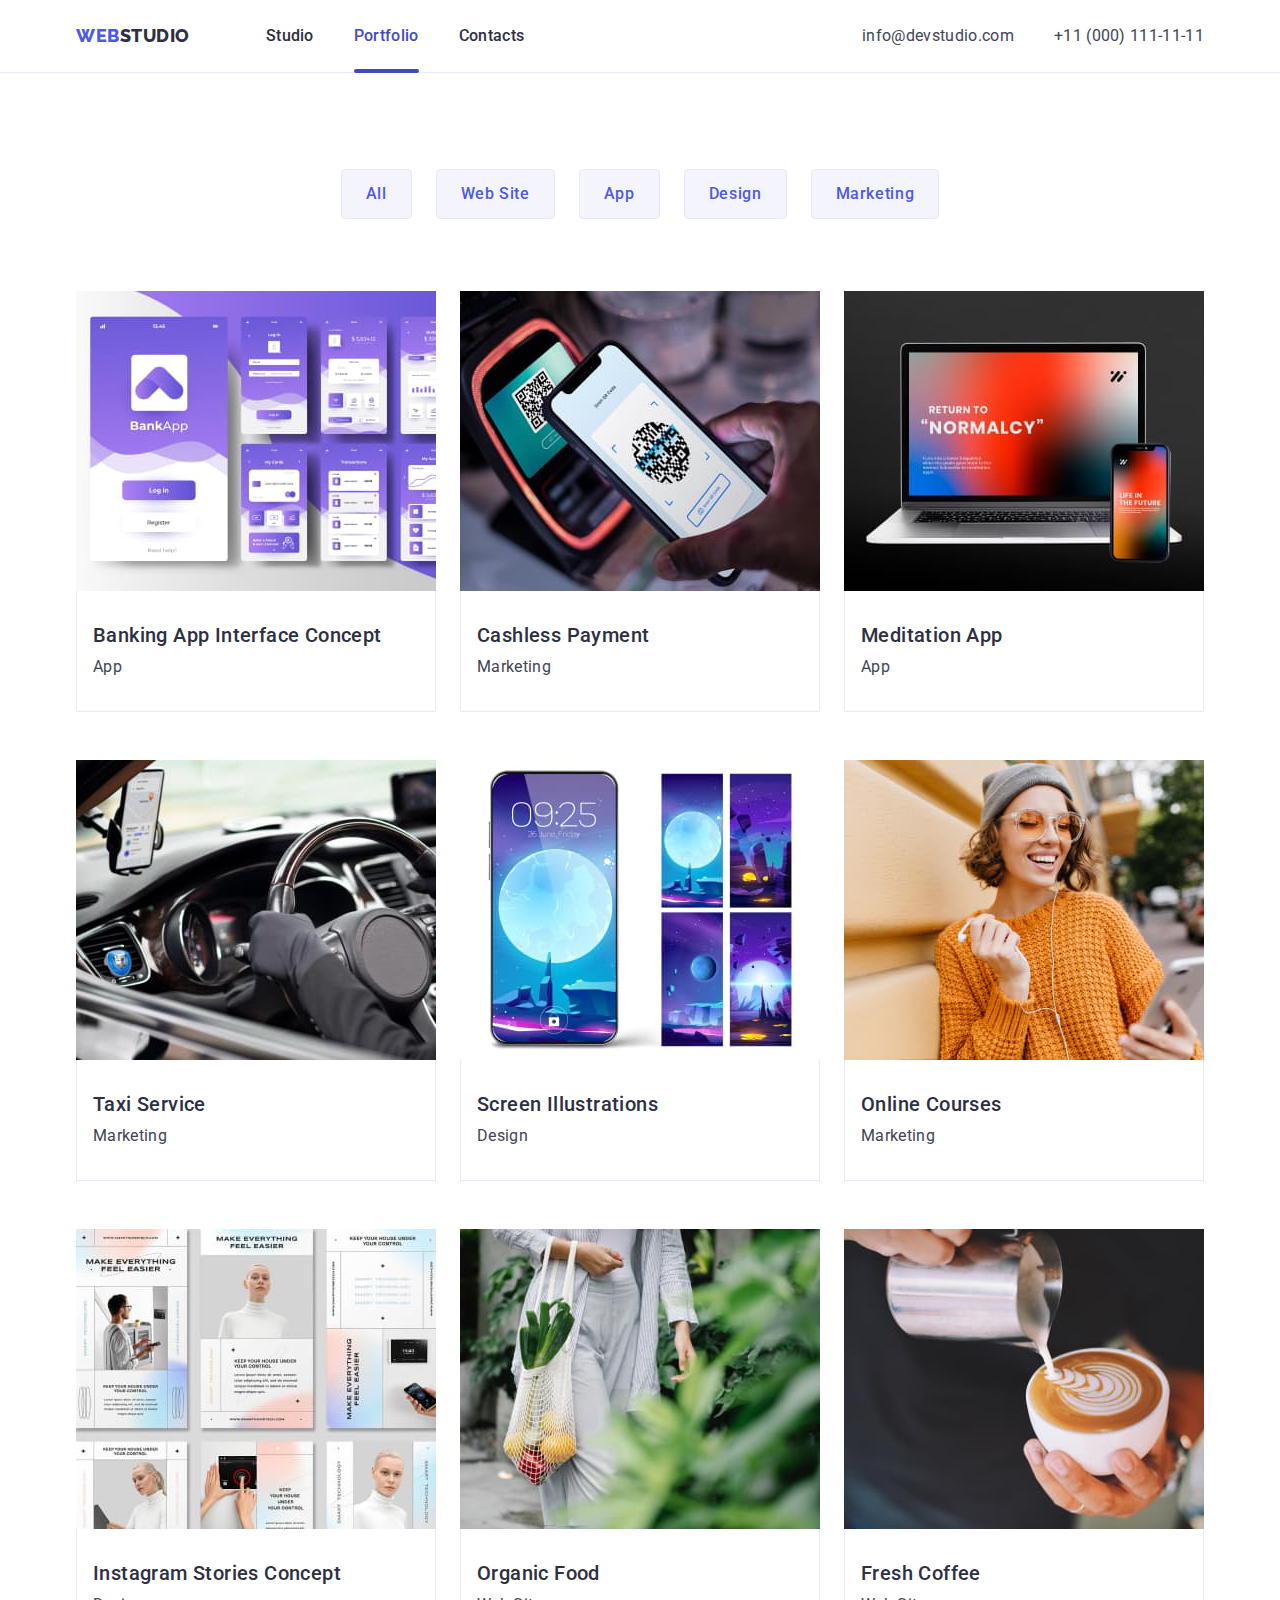
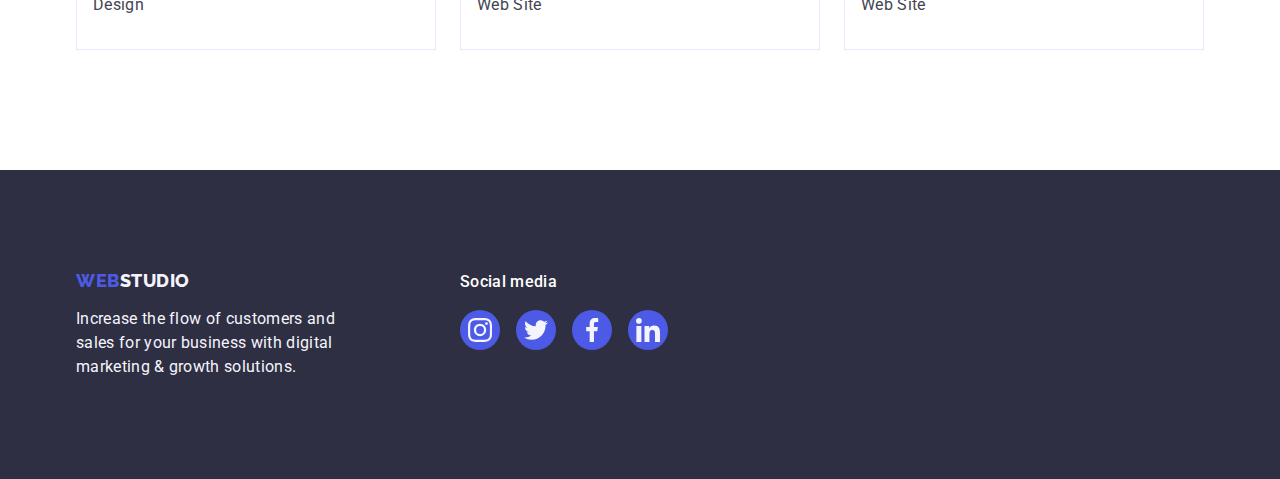
==== portfolio.html @ 253f5c17 "Initial commit" ====
<!DOCTYPE html>
<html lang="en">
<head>
    <meta charset="UTF-8">
    <meta http-equiv="X-UA-Compatible" content="IE=edge">
    <meta name="viewport" content="width=device-width, initial-scale=1.0">
    <title>Portfolio</title>
    <link rel="stylesheet" href="https://cdnjs.cloudflare.com/ajax/libs/modern-normalize/1.1.0/modern-normalize.min.css">
    <link rel="preconnect" href="https://fonts.googleapis.com">
    <link rel="preconnect" href="https://fonts.gstatic.com" crossorigin>
    <link href="https://fonts.googleapis.com/css2?family=Raleway:wght@800&family=Roboto:wght@400;500;700;900&display=swap" rel="stylesheet">
    <link rel="stylesheet" href="./css/styles.css">
</head>
<body>
    <!-- header -->
    <header class="header-portf">
        <div class="div-header-portf container">
        <nav class="nav-header list">
            <a class="logo-web link" href="./index.html">Web<span class="logo-stu link">Studio</span></a>
        <ul class="menu list">
        <li><a class="menu-list link" href="./index.html">Studio</a></li>
        <li><a class="menu-list current link" href="./portfolio.html">Portfolio</a></li>
        <li><a class="menu-list link" href="">Contacts</a></li>
        </ul>
        </nav>
        <address class="contact">
            <ul class="contact-container list">
                <li><a class="contact-list link" href="mailto:info@devstudio.com">info@devstudio.com</a></li>
                <li><a class="contact-list link" href="tel:+110001111111">+11 (000) 111-11-11</a></li>
            </ul>
        </address>
        </div>
        </header>

<!-- navigation buttons --> 
<main>
    <section class="projects-container list">
    <div class="container">
    <h1 class="title-portfolio" hidden>Our Projects</h1>
    <ul class="btn-list list">
    <li><button class="nav-btn" type="button">All</button></li>
    <li><button class="nav-btn" type="button">Web Site</button></li>
    <li><button class="nav-btn" type="button">App</button></li>
    <li><button class="nav-btn" type="button">Design</button></li>
    <li><button class="nav-btn" type="button">Marketing</button></li>
    </ul>

<!-- list 1 -->
<ul class="content-list-portfolio list">
    <li class="sec-port-img link">
    <a href="" class="link-display-block link">
        <div class="overlay-container">
            <img src="./images/portfolio/banking-app-interface-concept.jpg" alt="Banking App" width="360" height="300">
            <p class="overlay">14 Stylish and User-Friendly App Design Concepts · Task Manager App · Calorie Tracker App · Exotic Fruit Ecommerce App · Cloud Storage App</p>
        </div>
        <div class="div-content">
        <h2 class="title-portfolio">Banking App Interface Concept</h2>
        <p class="small-text">App</p>
    </div>
    </a>
    </li>
    <li class="sec-port-img link">
    <a href="" class="link-display-block link">
        <div class="overlay-container">
            <img src="./images/portfolio/cashless-payment.jpg" alt="use a QR code" width="360" height="300">
            <p class="overlay">14 Stylish and User-Friendly App Design Concepts · Task Manager App · Calorie Tracker App · Exotic Fruit Ecommerce App · Cloud Storage App</p>
        </div>
        <div class="div-content">
        <h2 class="title-portfolio">Cashless Payment</h2>
        <p class="small-text">Marketing</p>
    </div>
    </a>
    </li>
    <li class="sec-port-img link">
    <a href="" class="link-display-block link">
        <div class="overlay-container">
            <img src="./images/portfolio/meditation-app.jpg" alt="laptop and smartphone with the same image" width="360" height="300">
            <p class="overlay">14 Stylish and User-Friendly App Design Concepts · Task Manager App · Calorie Tracker App · Exotic Fruit Ecommerce App · Cloud Storage App</p>
        </div>
        <div class="div-content">
        <h2 class="title-portfolio">Meditation App</h2>
        <p class="small-text">App</p>
    </div>
    </a>
    </li>

<!-- list 2 -->

    <li class="sec-port-img link">
    <a href="" class="link-display-block link">
        <div class="overlay-container">
            <img src="./images/portfolio/taxi-service.jpg" alt="driving a car" width="360" height="300">
            <p class="overlay">14 Stylish and User-Friendly App Design Concepts · Task Manager App · Calorie Tracker App · Exotic Fruit Ecommerce App · Cloud Storage App</p>
        </div>
        <div class="div-content">
        <h2 class="title-portfolio">Taxi Service</h2>
        <p class="small-text">Marketing</p>
    </div>
        </a>
        </li>
    <li class="sec-port-img link">
    <a href="" class="link-display-block link">
        <div class="overlay-container">
            <img src="./images/portfolio/screen-illustrations.jpg" alt="phone theme" width="360" height="300">
            <p class="overlay">14 Stylish and User-Friendly App Design Concepts · Task Manager App · Calorie Tracker App · Exotic Fruit Ecommerce App · Cloud Storage App</p>
        </div>
        <div class="div-content">
        <h2 class="title-portfolio">Screen Illustrations</h2>
        <p class="small-text">Design</p>
    </div>
        </a>
        </li>
    <li class="sec-port-img link">
    <a href="" class="link-display-block link">
        <div class="overlay-container">
            <img src="./images/portfolio/online-courses.jpg" alt="a girl in a sweater smiles and looks at the phone" width="360" height="300">
            <p class="overlay">14 Stylish and User-Friendly App Design Concepts · Task Manager App · Calorie Tracker App · Exotic Fruit Ecommerce App · Cloud Storage App</p>
        </div>
        <div class="div-content">
        <h2 class="title-portfolio">Online Courses</h2>
        <p class="small-text">Marketing</p>
    </div>
        </a>
        </li>

<!-- list 3 -->
    <li class="sec-port-img link">
        <a href="" class="link-display-block link">
        <div class="overlay-container">
            <img src="./images/portfolio/iInstagram-stories-concept.jpg" alt="concept app tabs" width="360" height="300">
            <p class="overlay">14 Stylish and User-Friendly App Design Concepts · Task Manager App · Calorie Tracker App · Exotic Fruit Ecommerce App · Cloud Storage App</p>
        </div>
        <div class="div-content">
        <h2 class="title-portfolio">Instagram Stories Concept</h2>
        <p class="small-text">Design</p>
    </div>
    </a>
    </li>
    <li class="sec-port-img link">
        <a href="" class="link-display-block link">
        <div class="overlay-container">
            <img src="./images/portfolio/organic-food.jpg" alt="girl with a bag of vegetables" width="360" height="300">
            <p class="overlay">14 Stylish and User-Friendly App Design Concepts · Task Manager App · Calorie Tracker App · Exotic Fruit Ecommerce App · Cloud Storage App</p>
        </div>
        <div class="div-content">
        <h2 class="title-portfolio">Organic Food</h2>
        <p class="small-text">Web Site</p>
    </div>
    </a>
    </li>
    <li class="sec-port-img link">
        <a href="" class="link-display-block link">
        <div class="overlay-container">
            <img src="./images/portfolio/fresh-coffee.jpg" alt="barista makes coffee" width="360" height="300">
            <p class="overlay">14 Stylish and User-Friendly App Design Concepts · Task Manager App · Calorie Tracker App · Exotic Fruit Ecommerce App · Cloud Storage App</p>
        </div>    
        <div class="div-content">
        <h2 class="title-portfolio">Fresh Coffee</h2>
        <p class="small-text">Web Site</p>
    </div>
    </a>
    </li>
</ul>
</div>
</section>
</main>

<!-- footer -->
<footer class="footer-sec">
    <div class="footer-container container">
        <div class="footer-main">
        <a class="logo-web-foot link" href="./index.html">Web<span class="logo-stu-foot link">Studio</span></a>
        <p class="small-footer-text">Increase the flow of customers and sales for your business with digital marketing & growth solutions.</p>
        </div>
    <div>
        <p class="footer-social-media">Social media</p>
        <ul class="social-network-list-footer list">
            <li class="social-network-list-icon">
                <a href="" class="link-icon link-icon-footer">
                <svg width="24" height="24" class="social-icons">
                <use href="./images/icons.svg#icon-inst"></use>
            </svg></a></li>
            <li class="social-network-list-icon">
                <a href="" class="link-icon link-icon-footer">
                <svg width="24" height="24" class="social-icons">
                <use href="./images/icons.svg#icon-twitter"></use>
            </svg></a></li>
            <li class="social-network-list-icon">
                <a href="" class="link-icon link-icon-footer">
                <svg width="24" height="24" class="social-icons">
                <use href="./images/icons.svg#icon-facebook"></use>
            </svg></a></li>
            <li class="social-network-list-icon">
                <a href="" class="link-icon link-icon-footer">
                <svg width="24" height="24" class="social-icons">
                <use href="./images/icons.svg#icon-linkedin"></use>
            </svg></a></li></ul>
    </div>
    </div>
    </footer>
</body>
</html>
---- css/styles.css ----
:root {
    --main-font-family: 'Roboto', sans-serif;
    --secondary-font-family: 'Raleway', sans-serif;
}
h1,h2,h3,h4,h5,h6,p {
    margin: 0;
}
ul {margin: 0;
    padding: 0;
}

.container {
    width: 1158px;
    margin: 0 auto;
    padding: 0 15px 0 15px;
}
.header-index {
    border-bottom: 1px solid #e7e9fc;
    box-shadow: 0px 2px 1px rgba(46, 47, 66, 0.08), 0px 1px 1px rgba(46, 47, 66, 0.16), 0px 1px 6px rgba(46, 47, 66, 0.08); 
}
.div-header {
    display: flex;
    align-items: center;
}
.header-portf {
    border-bottom: 1px solid #e7e9fc
}
.div-header-portf {
    display: flex;
    align-items: center;
}
/* body */
body {font-family:var(--main-font-family);
    color: #434455;
    background-color:#FFFFFF;
}
/* def settings */
.link {text-decoration: none;
}
.list {text-decoration: none;
    padding-left: 0;
    margin: 0;

}

.contact {font-style: normal;
margin-left: auto;}
img {display: block}

/* hero */
.hero {background-color: #2e2f42;
    background-image: linear-gradient(rgba(46, 47, 66, 0.7), rgba(46, 47, 66, 0.7)),
    url(../images/people-office-1.jpg);
    background-repeat: no-repeat;
    background-size: cover;
    padding: 188px 0;
    max-width: 1440px;
    margin: 0 auto;
    background-position: center;
}
/*  max-width: 1440px;
    margin: 0 auto; ??? */

    
.hero-content 

.title-index {
    font-family: var(--main-font-family);
    font-weight: 700; 
    font-size: 56px;
    line-height: 1.07;
    letter-spacing: 0.02em;
    color: #FFFFFF;
    text-align: center;
    margin-left: auto;
    margin-right: auto;
    /* background-color: #2E2F42; */
    max-width: 496px;
    margin-bottom: 48px;
}

    /* contacts */
    .contact-list {
    font-family: var(--main-font-family);
    font-style: normal;
    font-weight: 400;
    font-size: 16px;
    line-height: 1.5;
    letter-spacing: 0.02em;
    color: #434455;
    transition: color 250ms cubic-bezier(0.4, 0, 0.2, 1);
    }
    .contact-list:hover,
    .contact-list:focus {
        color: #404BBF;}

    /* menu list */

    .link-display-block {
        display: block;
        position: relative;
        width: 100%;
        height: 100%;
        transition: box-shadow 250ms cubic-bezier(0.4, 0, 0.2, 1);
    }
    
    .link-display-block:hover,
    .link-display-block:focus {
        box-shadow: 0px 1px 6px rgba(46, 47, 66, 0.08), 0px 1px 1px rgba(46, 47, 66, 0.16), 0px 2px 1px rgba(46, 47, 66, 0.08);
    }
    
    .menu {display: flex;
        gap: 40px;
        margin: 0;
        padding: 0;
    }
    .list {
        list-style: none;
        margin: 0;
        padding: 0;
    }

    .menu-list {
    font-family: var(--main-font-family);
    font-weight: 500;
    font-size: 16px;
    line-height: 1.5;
    letter-spacing: 0.02em;
    color: #2E2F42;
    padding: 24px 0;
    display: block;
    transition: color 250ms cubic-bezier(0.4, 0, 0.2, 1);
    position: relative;
    /* color: #404bbf; */
}


.current {
    position: relative;
    color: #404bbf;
}
.current::after {
    content: '';
    position: absolute;
    left: 0;
    bottom: -1px;
    height: 4px;
    background-color: #404bbf;
    border-radius: 2px;
    width: 100%;
}

.menu-list:hover,
.menu-list:focus {
    color: #404BBF;
}
.nav-header {
    display: flex;
    align-items: center;
}
.contact-container {
    display: flex;
    gap: 40px;
}
/* order-btn, nav-btn */

.btn-list {
    display: flex;
    justify-content: center;
    gap: 24px;
    margin-bottom: 72px;
}

.order-btn {
font-family: var(--main-font-family);
font-weight: 500;
font-size: 16px;
line-height: 1.5;
display: block;
margin-left: auto;
margin-right: auto;
align-items: center;
letter-spacing: 0.04em;
color: #FFFFFF;
background-color: #4D5AE5;
box-shadow: 0px 4px 4px rgba(0, 0, 0, 0.15);
border-radius: 4px;
cursor: pointer;
border: 0;
min-width: 169px;
height: 56px;
border: none;
border-radius: 4px;
transition: background-color 250ms cubic-bezier(0.4, 0, 0.2, 1);
}

.order-btn:hover {background-color: #404BBF;}
.order-btn:focus {background-color: #404BBF;}

/* nav btn */
.nav-btn {
font-family: var(--main-font-family);
font-weight: 500;
font-size: 16px;
line-height: 1.5;
display: flex;
align-items: center;
letter-spacing: 0.04em;
background-color:#F4F4FD;
color: #4D5AE5;
cursor: pointer;
border: 0;
border-radius: 4px;
padding: 12px 24px;
border: 1px solid #e7e9fc;
transition: color 250ms cubic-bezier(0.4, 0, 0.2, 1), background-color 250ms cubic-bezier(0.4, 0, 0.2, 1), border-color 250ms cubic-bezier(0.4, 0, 0.2, 1), box-shadow 250ms cubic-bezier(0.4, 0, 0.2, 1);
}

.nav-btn:hover {
    box-shadow: 0px 3px 1px rgba(0, 0, 0, 0.1), 0px 2px 1px rgba(0, 0, 0, 0.08), 0px 2px 2px rgba(0, 0, 0, 0.12);
    border-radius: 0px 0px 4px 4px;
    background: #404BBF;
    color: #FFFFFF;
    border-radius: 4px;
    border: 1px solid transparent;
}

.nav-btn:focus {
    box-shadow: 0px 3px 1px rgba(0, 0, 0, 0.1), 0px 2px 1px rgba(0, 0, 0, 0.08), 0px 2px 2px rgba(0, 0, 0, 0.12);
    border-radius: 0px 0px 4px 4px;
    background: #404BBF;
    color: #FFFFFF;
    border-radius: 4px;
    border: 1px solid transparent;
}

/* content-list-portfolio */
.content-list-portfolio {
    display: flex;
    flex-wrap: wrap;
    column-gap: 24px;
    row-gap: 48px;
}
/* portfolio ul > li > div */
.div-content {
    padding: 32px 16px;
    border: 1px solid #e7e9fc;
    border-top: none;
}

/* sec2 */

.div-icon-features {
    display: flex;
    align-items: center;
    justify-content: center;
    height: 112px;
    background-color: #f4f4fd;
    border-radius: 4px;
    margin-bottom: 8px;
}

.hidden-features {
    color:#2e2f42;
    margin-bottom: 8px;
}
.features-container {
    padding: 120px 0;
}
.features-container-list {
    display: flex;
    gap: 24px;}
.firstlist-features-container {
    width: calc((100% - 72px) / 4);
}

/* h3 What are we doing */
.wawd {
    font-family: var(--main-font-family);
    font-weight: 700;
    font-size: 36px;
    line-height: 1.11;
    letter-spacing: 0.02em;
    text-transform: capitalize;
    text-align: center;
   
    margin-bottom: 72px;
}
.wawd-list {
    display: flex;
    gap: 24px;
}
.wawd-sec {
    padding-bottom: 120px;

}
.wawd-img {
    display: flex;
    gap: 24px;
    width: 464px;
}

/* sec4 Our Team */

.link-icon {
    width: 100%;
    height: 100%;
    background-color:#4d5ae5;
    border-radius: 50%;
    display: flex;
    align-items: center;
    justify-content: center;
    transition: background-color 250ms cubic-bezier(0.4, 0, 0.2, 1);
}
.link-icon:hover {background-color: #404bbf;} 
.link-icon:focus {background-color: #404bbf;}

.social-icons {
fill: #f4f4fd;
}

.name-position {
    padding: 32px 0;
}

.social-network-list {
    display: flex;
    justify-content: center;
    gap: 24px;
} 

.social-network-list-icon {
    width: 40px;
    height: 40px;
}

.title-name-team {
    font-weight: 500;
    font-size: 20px;
    line-height: 1.2;
    letter-spacing: 0.02em;
    color: #2e2f42;
    text-align: center;
    margin-bottom: 8px;

}
.our-team {
    font-family: var(--main-font-family);
    font-weight: 700;
    font-size: 36px;
    line-height: 1.11;
    letter-spacing: 0.02em;
    text-transform: capitalize;
    text-align: center;
    color: #2e2f42;
    margin-bottom: 72px;
}
.our-team-sec {
    background-color: #F4F4FD;
    padding: 120px 0;
}
.team-img {
    background-color: #FFFFFF;
    box-shadow: 0px 1px 6px rgba(46, 47, 66, 0.08), 0px 1px 1px rgba(46, 47, 66, 0.16), 0px 2px 1px rgba(46, 47, 66, 0.08);
    border-radius: 0px 0px 4px 4px;

}
.our-team-list {
    display: flex;
    gap: 24px;
    
}
/* customers-sec5 */
.customers-sec {
    padding-top: 120px;
    padding-bottom: 120px;
}

.svg-link {
    width: 100%;
    height: 100%;
    border: 1px solid #8e8f99;
    border-radius: 4px;
    display: flex;
    align-items: center;
    justify-content: center;
    color: #8e8f99;
    transition: border-color 250ms cubic-bezier(0.4, 0, 0.2, 1),
    color 250ms cubic-bezier(0.4, 0, 0.2, 1);
}

.svg-link:hover,
.svg-link:focus {
    border-color: #404BBF;
    color: #404BBF;
}

.svg-size {
    width: 104px;
    height: 56px;
    fill: currentColor;
}

.customers-svg {
    width: calc((100% - 120px) / 6);
    height: 88px;
}

.customers-list {
    display: flex;
    justify-content: center;
    width: 1128px;
    gap: 24px;
}

.customers-title {
    margin-bottom: 72px;
    line-height: 1.1;
}

.team-li {
    border-radius: 0px 0px 4px 4px;
    /* padding: 32px 0; */
}
/* h2 */
.title-features {
    font-family: var(--main-font-family);
    font-weight: 500;
    font-size: 20px;
    line-height: 1.2;
    letter-spacing: 0.02em;
    color:#2e2f42;
    margin-bottom: 8px;
}
/* small-text p */
.small-text {
    font-family: var(--main-font-family);
    font-size: 16px;
    line-height: 1.5;
    letter-spacing: 0.02em;
    color: #434455;
    }     
.small-footer-text {
    font-family: var(--main-font-family);
    font-size: 16px;
    line-height: 1.5;
    letter-spacing: 0.02em;
    color: #F4F4FD;
    max-width: 264px;
}

.text-our-team {
    text-align: center;
    margin: 0;
    margin-bottom: 8px;
}
/* logo */
.logo-web {
font-family: "Raleway", sans-serif;
font-style: normal;
font-weight: 800;
font-size: 18px;
line-height: 1.17;
display: flex;
align-items: center;
letter-spacing: 0.03em;
text-transform: uppercase;
text-decoration: none;
color: #4D5AE5;
margin-right: 76px;
}
.logo-stu {
font-family: 'Raleway', sans-serif;
font-style: normal;
font-weight: 800;
font-size: 18px;
line-height: 1.17;
display: flex;
align-items: center;
letter-spacing: 0.03em;
text-transform: uppercase;
text-decoration: none;
color: #2E2F42;
}

/* port-img */
.sec-port-img link {
font-family: var(--main-font-family);
font-weight: 500;
font-size: 20px;
line-height: 1.2;
letter-spacing: 0.02em;
width: calc((1440px - 48px) / 3);
}
.sec-port-img:hover {box-shadow: 0px 1px 6px rgba(46, 47, 66, 0.08), 0px 1px 1px rgba(46, 47, 66, 0.16), 0px 2px 1px rgba(46, 47, 66, 0.08);
    border-radius: 0px 0px 4px 4px;}

/* title-portfolio */
.title-portfolio {
    font-weight: 500;
    font-size: 20px;
    line-height: 1.2;
    letter-spacing: 0.02em;
    color: #2e2f42;
    margin-bottom: 8px;
}

.projects-container {
    padding: 96px 0 120px;
}

/* footer */

.footer-sec {
    background-color: #2E2F42;
    padding: 100px 0;
}
.logo-web-foot {
    font-family: 'Raleway', sans-serif;
font-style: normal;
font-weight: 800;
font-size: 18px;
line-height: 1.17;
align-items: center;
letter-spacing: 0.03em;
text-transform: uppercase;
text-decoration: none;
color: #4D5AE5;
display: inline-block;
margin-bottom: 16px;
margin-right: 76px;
}
.logo-stu-foot {
    font-family: 'Raleway', sans-serif;
    font-style: normal;
    font-weight: 800;
    font-size: 18px;
    line-height: 1.17; 
    align-items: center;
    letter-spacing: 0.03em;
    text-transform: uppercase;
    text-decoration: none;
    color: #F4F4FD;
}
.footer-container {
    display: flex;
    align-items: baseline;
}

.footer-main {
    margin-right: 120px;
}

.footer-social-media {
    font-weight: 500;
    font-size: 16px;
    line-height: 1.5;
    letter-spacing: 0.02em;
    color: #FFFFFF;
    margin-bottom: 16px;
}

.social-network-list-footer {
    display: flex;
    justify-content: center;
    gap: 16px;
}

.link-icon-footer:hover, 
.link-icon-footer:focus {
    background-color: #31d0aa;
}

.overlay {
    position: absolute;
    top: 0;
    font-size: 16px;
    line-height: 1.5;
    letter-spacing: 0.02em;
    color: #F4F4FD;
    padding: 40px 32px;
    background-color: #4D5AE5;
    height: 100%;
    transform: translateY(100%);
    transition: transform 250ms cubic-bezier(0.4, 0, 0.2, 1);
}


.link-display-block:hover .overlay{
    transform: translateY(0%);
}
.link-display-block:focus .overlay{
    transform: translateY(0%);
}

.sec-port-img:hover .overlay {
    transform: translate(0, 0);
}

.overlay-container {
    position: relative;
    overflow: hidden;
}
/* Modal */
.backdrop {
    position: fixed;
    top: 0;
    left: 0;
    /* z-index: 100; */
    width: 100%;
    height: 100%;
    background: rgba(46, 47, 66, 0.4);
    transition: opacity 250ms cubic-bezier(0.4, 0, 0.2, 1), visibility 250ms cubic-bezier(0.4, 0, 0.2, 1);
}

.backdrop.is-hidden {
    opacity: 0;
    visibility: hidden;
    pointer-events: none;

}

.modal-window {
    position: absolute;
    width: 408px;
    min-height: 576px;
    background: #FCFCFC;
    top: 50%;
    left: 50%;
    transform: translate(-50%, -50%);
    box-shadow: 0px 1px 1px rgba(0, 0, 0, 0.14), 0px 1px 3px rgba(0, 0, 0, 0.12), 0px 2px 1px rgba(0, 0, 0, 0.2);
    border-radius: 4px;
    transition: transform 250ms cubic-bezier(0.4, 0, 0.2, 1);
}

.modal-close-btn-icon {
    color: #2E2F42;
    transition: fill 250ms cubic-bezier(0.4, 0, 0.2, 1);
}


.modal-close-btn {
    position: absolute;
    top: 24px;
    right: 24px;
    width: 24px;
    height: 24px;
    border-radius: 50%;
    display: flex;
    align-items: center;
    justify-content: center;
    background-color: #e7e9fc;
    border: 1px solid rgba(0, 0, 0, 0.1); 
    padding: 0;
    cursor: pointer;
    transition: background-color 250ms cubic-bezier(0.4, 0, 0.2, 1), border 250ms cubic-bezier(0.4, 0, 0.2, 1); 
}

.modal-close-btn:hover,
.modal-close-btn:focus {
    background-color: #404bbf;
    border: none;
    fill: #ffffff
}
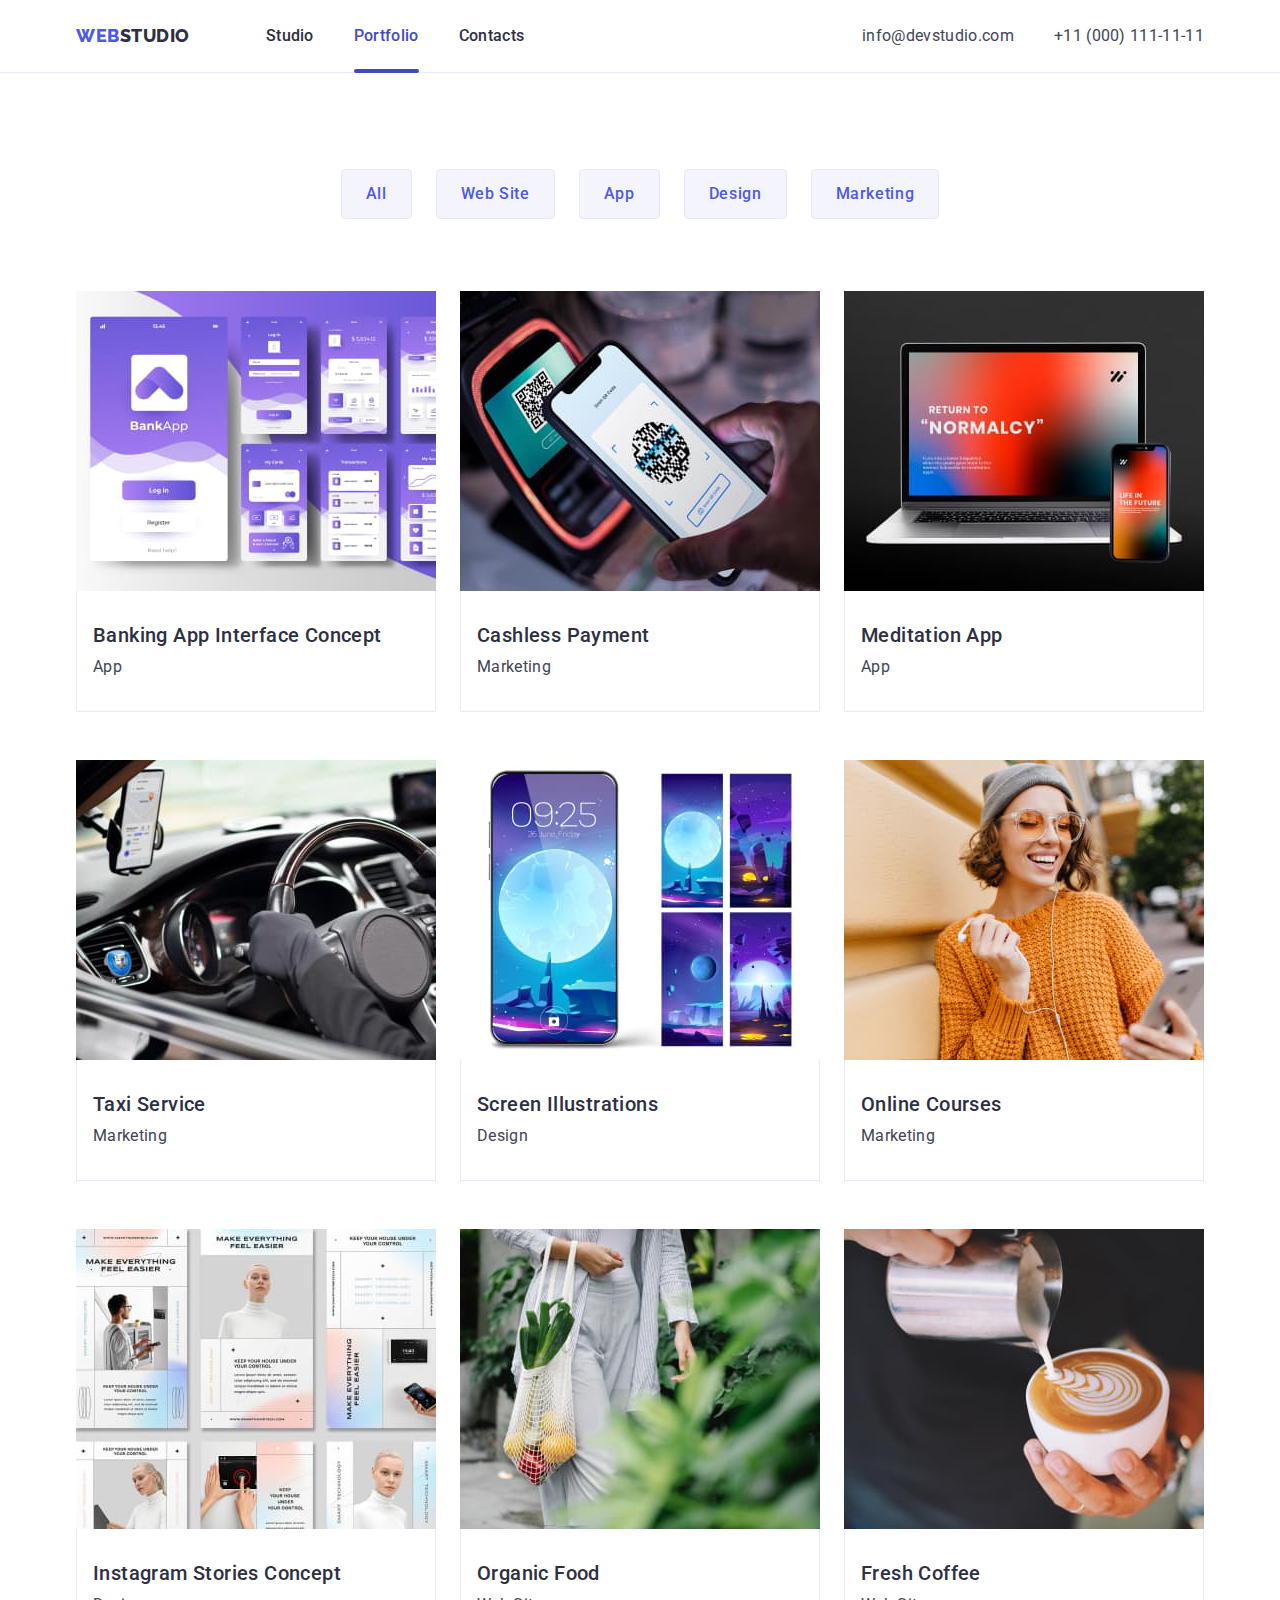
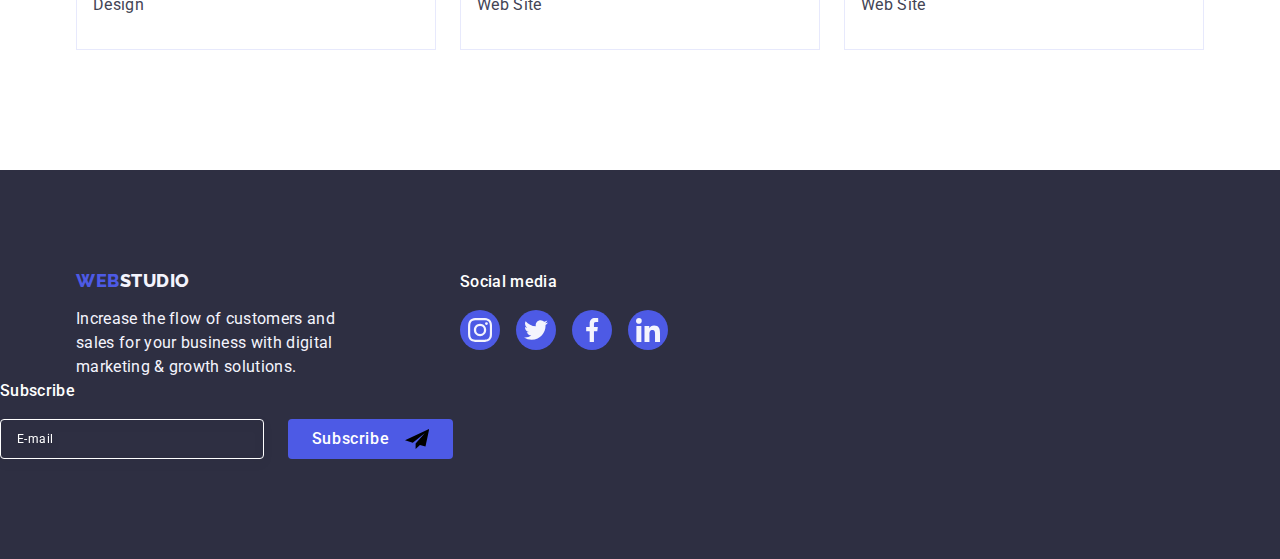
==== commit 915a8469: "rw6" ====
--- a/portfolio.html
+++ b/portfolio.html
@@ -197,6 +197,20 @@
             </svg></a></li></ul>
     </div>
     </div>
+    <!-- footer form -->
+        <div class="footer-form-container">
+            <p class="footer-form-txt">Subscribe</p>
+            <form class="footer-form">
+        <label for="" class="footer-form-label">
+            <input type="email" name="" placeholder="E-mail" class="footer-form-label-input">
+        </label>
+        <button type="submit" class="sub-btn">Subscribe
+            <svg width="24" height="24" class="sub-btn-svg">
+                <use href="./images/icons.svg#icon-telegram"></use>
+            </svg>
+        </button>
+    </form>
+</div>
     </footer>
 </body>
 </html>--- a/css/styles.css
+++ b/css/styles.css
@@ -570,6 +570,67 @@
 .link-icon-footer:focus {
     background-color: #31d0aa;
 }
+/* =================== footer form ===================*/
+.footer-form-container {
+
+}
+
+.footer-form-txt {
+    margin-bottom: 16px;
+    font-weight: 500;
+    font-size: 16px;
+    line-height: 1.5;
+    letter-spacing: 0.02em;
+    color: #ffffff;
+}
+
+.footer-form {
+    display: flex;
+}
+
+.footer-form-label {
+    margin-right: 24px;
+}
+
+.footer-form-label-input {
+    width: 264px;
+    height: 40px;
+    border: 1px solid #ffffff;
+    background-color: transparent;
+    font-size: 12px;
+    line-height: 1.5;
+    letter-spacing: 0.04em;
+    padding-left: 16px;
+    filter: drop-shadow(0px 4px 4px rgba(0, 0, 0, 0.15));
+    border-radius: 4px;
+    color: #ffffff;
+}
+
+::placeholder {
+    color: #ffffff; 
+}
+
+.sub-btn {
+    min-width: 165px;
+    height: 40px;
+    display: flex;
+    justify-content: center;
+    align-items: center;
+    font-family:var(--main-font-family);
+    font-size: 16px;
+    font-weight: 500;
+    line-height: 1.5;
+    letter-spacing: 0.04em;
+    color: #ffffff;
+    cursor: pointer;
+    background-color: #4D5AE5;
+    border: none;
+    border-radius: 4px;
+}
+
+.sub-btn-svg {
+    margin-left: 16px;
+}
 
 .overlay {
     position: absolute;
@@ -634,6 +695,17 @@
 }
 
 .modal-close-btn-icon {
+    left: 16px;
+    color: #2E2F42;
+    transition: fill 250ms cubic-bezier(0.4, 0, 0.2, 1);
+}
+
+.modal-form-icon {
+    position: absolute;
+    left: 16px;
+    top: 50%;
+    transform: translateY(-50%);
+    left: 16px;
     color: #2E2F42;
     transition: fill 250ms cubic-bezier(0.4, 0, 0.2, 1);
 }
@@ -661,4 +733,158 @@
     background-color: #404bbf;
     border: none;
     fill: #ffffff
-}+}
+
+.modal-window {
+    padding: 72px 24px 24px 24px;
+}
+
+.modal-form-container {
+    margin-bottom: 8px;
+}
+
+.small-modal-container {
+    display: block;
+    position: relative;
+}
+
+.modal-form {
+    display: flex;
+    flex-direction: column;
+}
+
+.modal-form-area {
+    font-size: 12px;
+    line-height: 1.17;
+    letter-spacing: 0.04em;
+    color: #8e8f99;
+    display: block;
+    margin-bottom: 4px;
+}
+
+.input-icon-container {
+    position: relative;
+    margin-bottom: 8px;
+}
+
+.input-icon-container-comment {
+    margin-bottom: 16px;
+
+}
+
+.modal-form-input {
+    width: 100%;
+    height: 40px;
+    border: 1px solid rgba(46, 47, 66, 0.4);
+    border-radius: 4px;
+    background-color: transparent;
+    padding-left: 38px;
+    outline: transparent;
+    transition: border-color 250ms cubic-bezier(0.4, 0, 0.2, 1);
+}
+.modal-form-input:focus {
+    border-color: #4D5AE5;
+}
+/* =======При фокусі на input,
+ у svg у класі заданий стиль fill: #4D5AE5;
+  для зміни кольору іконки при кліку на input
+   (для цього потрібно прибрати властивість fill у спрайті для іконки)======= */
+
+   .modal-form-input:focus .modal-form-icon{
+    fill: #4D5AE5;
+}
+
+.modal-title-txt {
+    font-weight: 500;
+    font-size: 16px;
+    line-height: 1.5;
+    text-align: center;
+    letter-spacing: 0.02em;
+    color:#2E2F42;
+    margin-bottom: 16px;
+}
+
+.modal-txt-pp {
+    font-size: 12px;
+    line-height: 1.17;
+    letter-spacing: 0.04em;
+    color:#4d5ae5;
+    
+}
+
+.btn-modal-send {
+    display: block;
+    min-width: 169px;
+    height: 56px;
+    font-family:var(--main-font-family);
+    font-size: 16px;
+    font-weight: 500;
+    line-height: 1.5;
+    letter-spacing: 0.04em;
+    color: #ffffff;
+    cursor: pointer;
+    background-color: #4D5AE5;
+    border: none;
+    border-radius: 4px;
+    transition: background-color 250ms cubic-bezier(0.4, 0, 0.2, 1);
+}
+
+.btn-modal-send:hover,
+.btn-modal-send:focus {
+
+}
+
+.modal-comment {
+    resize: none;
+    padding: 8px 16px;
+    width: 100%;
+    height: 120px;
+    font-size: 12px;
+    line-height: 1.17;
+    letter-spacing: 0.04em;
+    color: rgba(46, 47, 66, 0.4);
+    border: 1px solid rgba(46, 47, 66, 0.2);
+    border-radius: 4px;
+    background-color: transparent;
+    outline: transparent;
+    transition: border-color 250ms cubic-bezier(0.4, 0, 0.2, 1);
+}
+
+.modal-comment:focus {
+    border-color: #4D5AE5;
+}
+
+.input-icon-container-pp {
+    margin-bottom: 24px;
+}
+
+.modal-form-input-pp:checked + .modal-form-area {
+    background-color:#404bbf;
+    border: none;
+    fill:#ffffff;
+    border-color:#404bbf;
+}
+
+.visually-hidden {
+  position: absolute;
+  width: 1px;
+  height: 1px;
+  margin: -1px;
+  border: 0;
+  padding: 0;
+  white-space: nowrap;
+  clip-path: inset(100%);
+  clip: rect(0 0 0 0);
+  overflow: hidden;
+}
+
+.user-privacy-span {
+    width: 16px;
+    height: 16px;
+    border: 1px solid rgba(46, 47, 66, 0.4);
+    border-radius: 2px;
+    display: inline-flex;
+    align-items: center;
+    justify-content: center;
+    fill: transparent;
+}
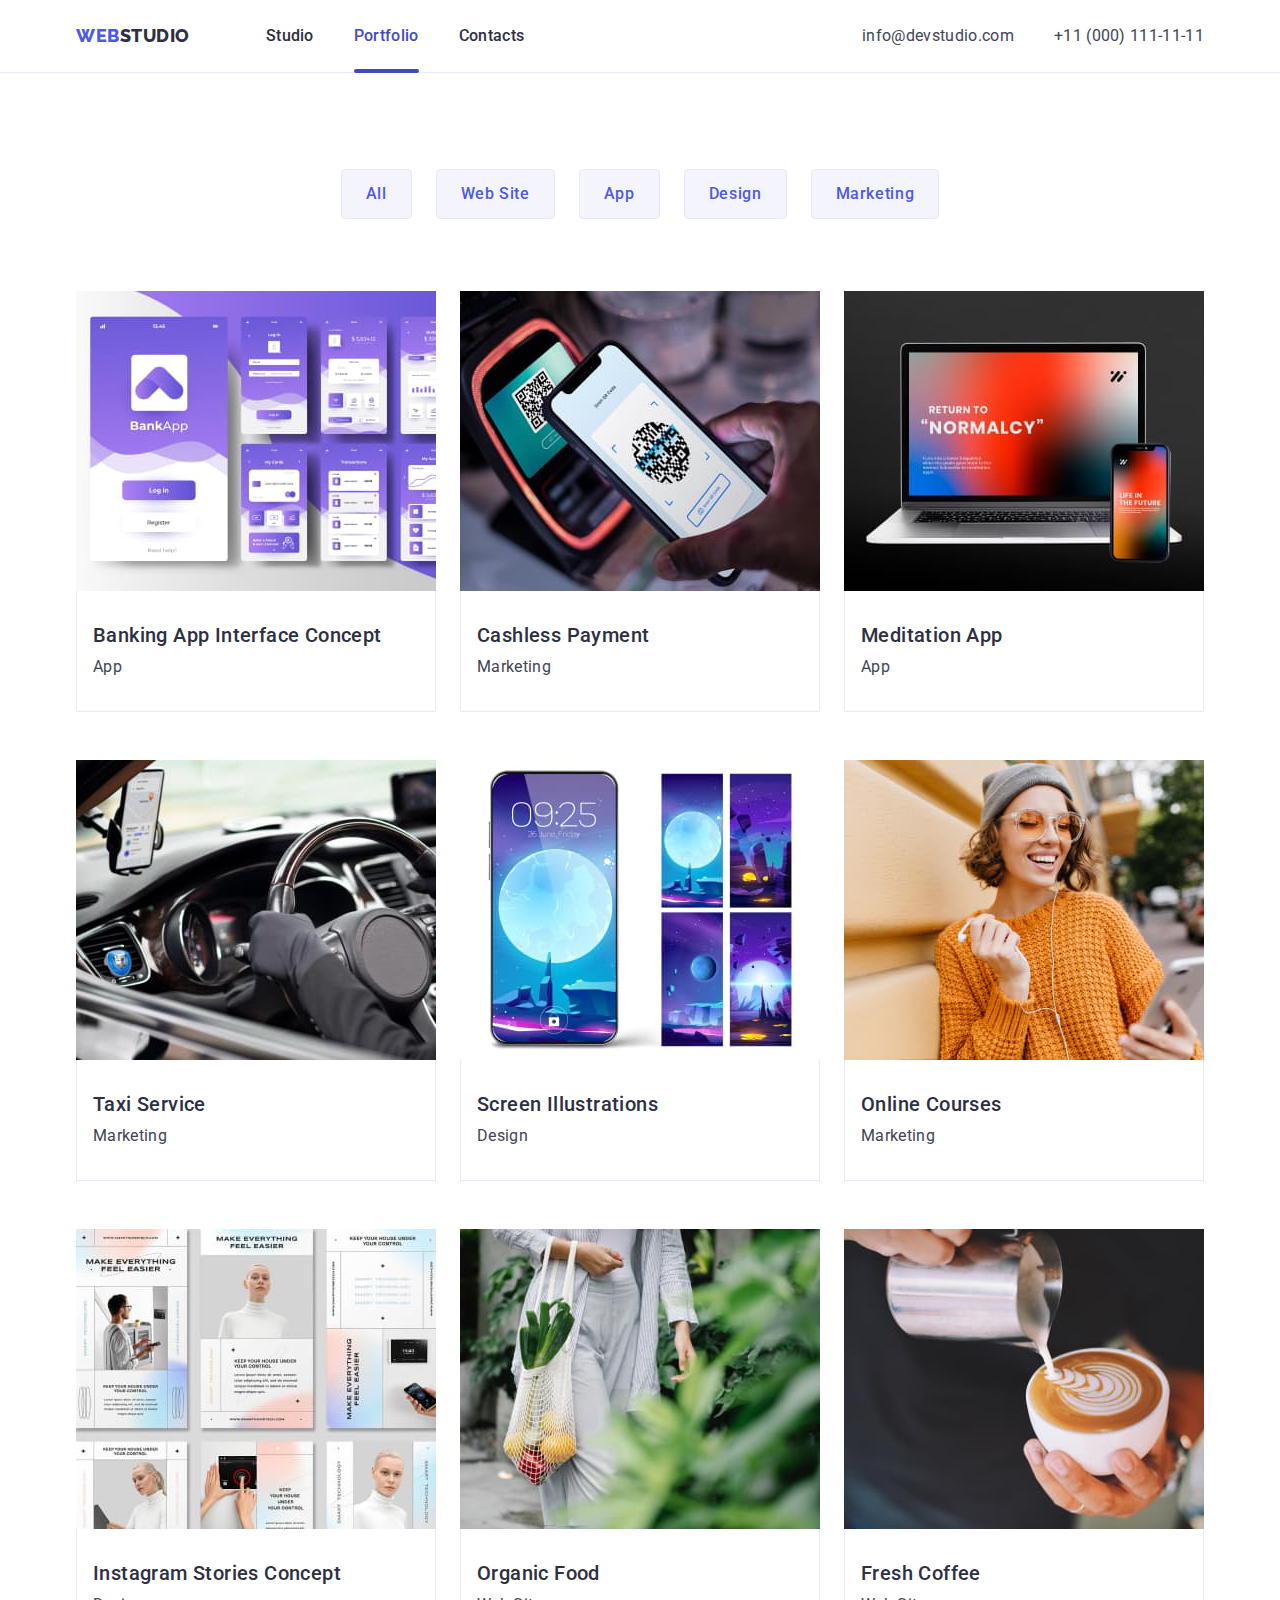
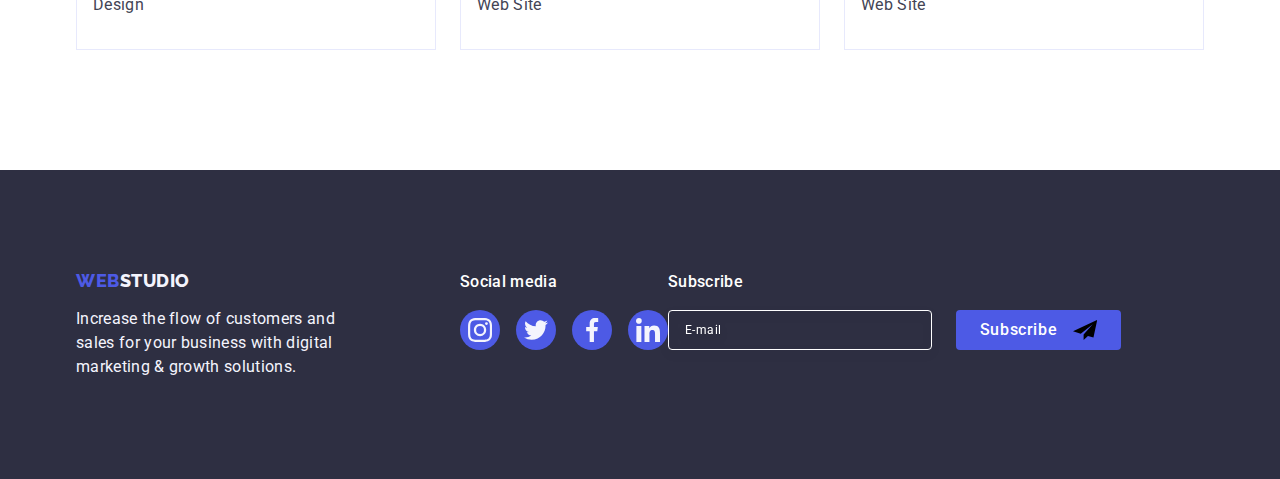
==== commit 6d65a3dc: "rw6" ====
--- a/portfolio.html
+++ b/portfolio.html
@@ -196,21 +196,21 @@
                 <use href="./images/icons.svg#icon-linkedin"></use>
             </svg></a></li></ul>
     </div>
-    </div>
     <!-- footer form -->
-        <div class="footer-form-container">
-            <p class="footer-form-txt">Subscribe</p>
-            <form class="footer-form">
-        <label for="" class="footer-form-label">
-            <input type="email" name="" placeholder="E-mail" class="footer-form-label-input">
-        </label>
-        <button type="submit" class="sub-btn">Subscribe
-            <svg width="24" height="24" class="sub-btn-svg">
-                <use href="./images/icons.svg#icon-telegram"></use>
-            </svg>
-        </button>
-    </form>
-</div>
+    <div class="footer-form-container">
+        <p class="footer-form-txt">Subscribe</p>
+        <form class="footer-form">
+            <label for="subscribe" class="footer-form-label">
+                <input type="email" name="subscribe" id="subscribe" placeholder="E-mail" class="footer-form-label-input">
+            </label>
+            <button type="submit" class="sub-btn">Subscribe
+                <svg width="24" height="24" class="sub-btn-svg">
+                    <use href="./images/icons.svg#icon-telegram"></use>
+                </svg>
+            </button>
+        </form>
+    </div>
+    </div>
     </footer>
 </body>
 </html>